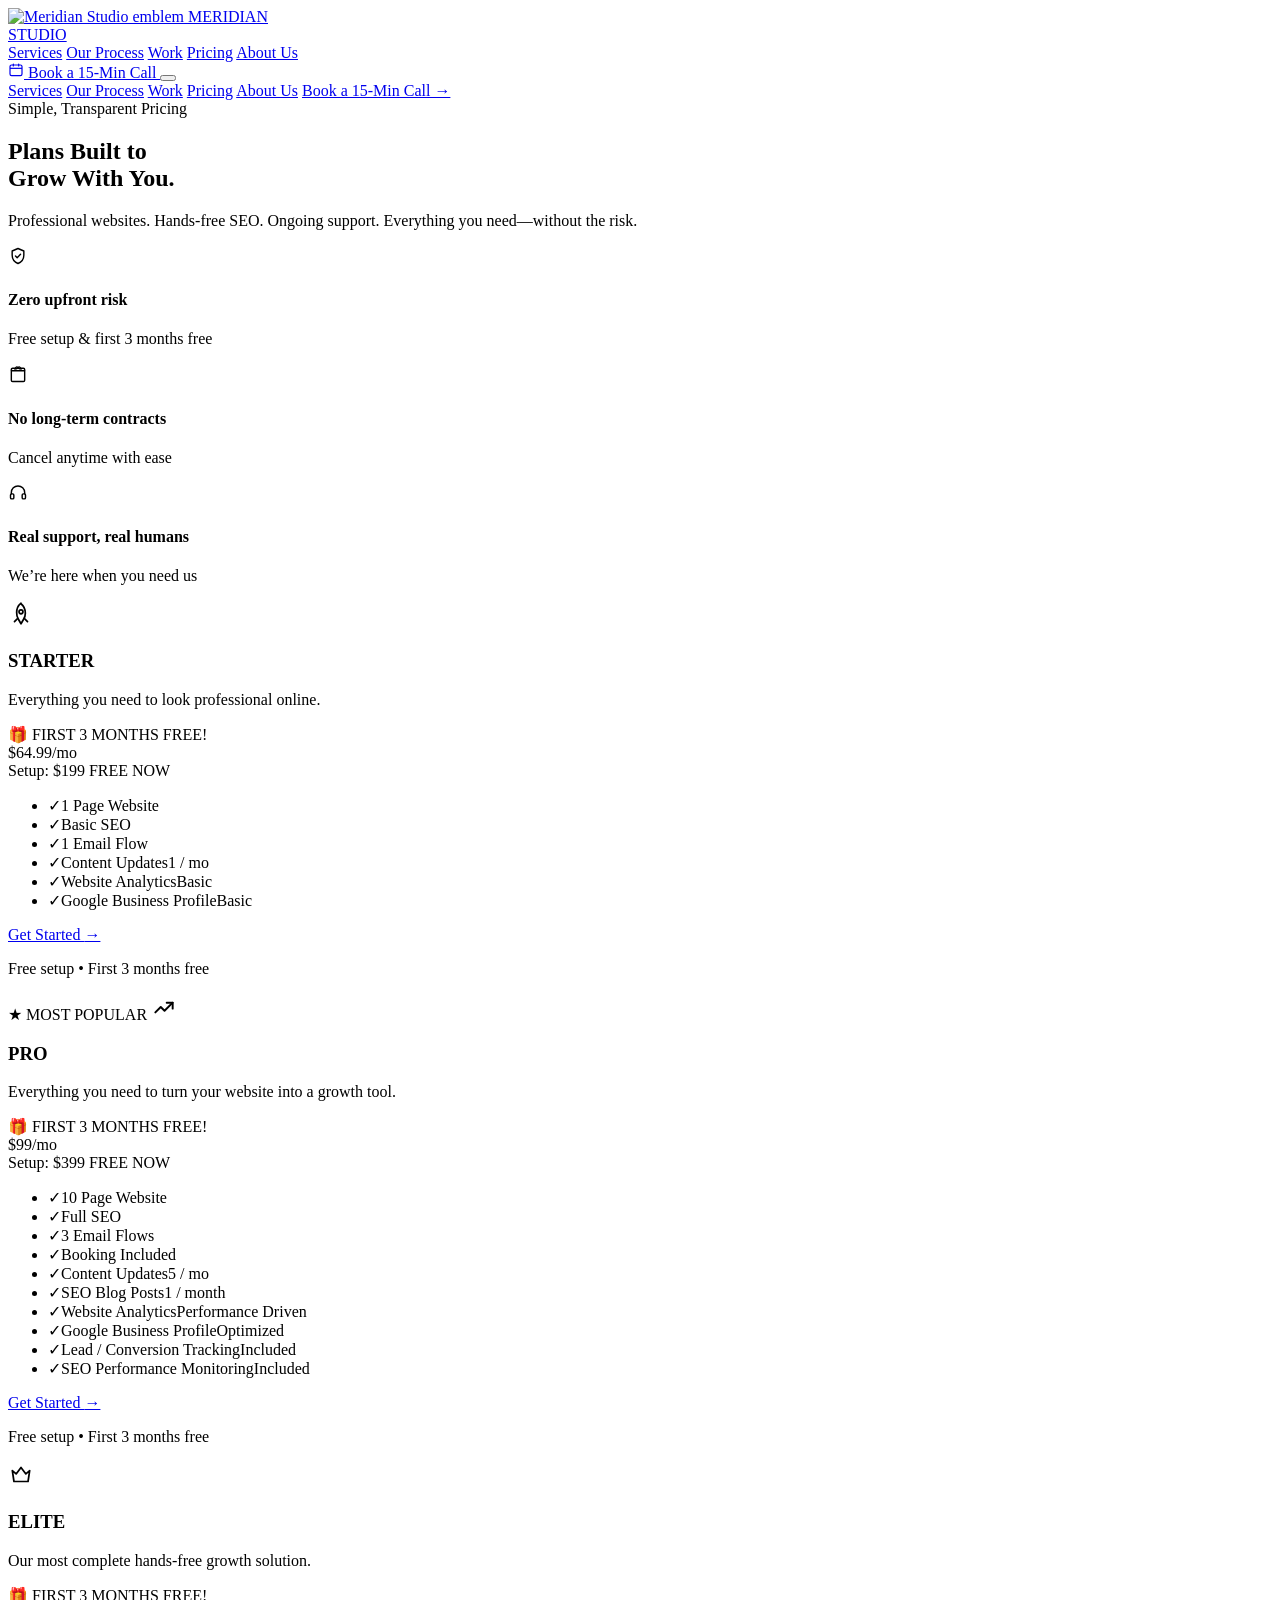
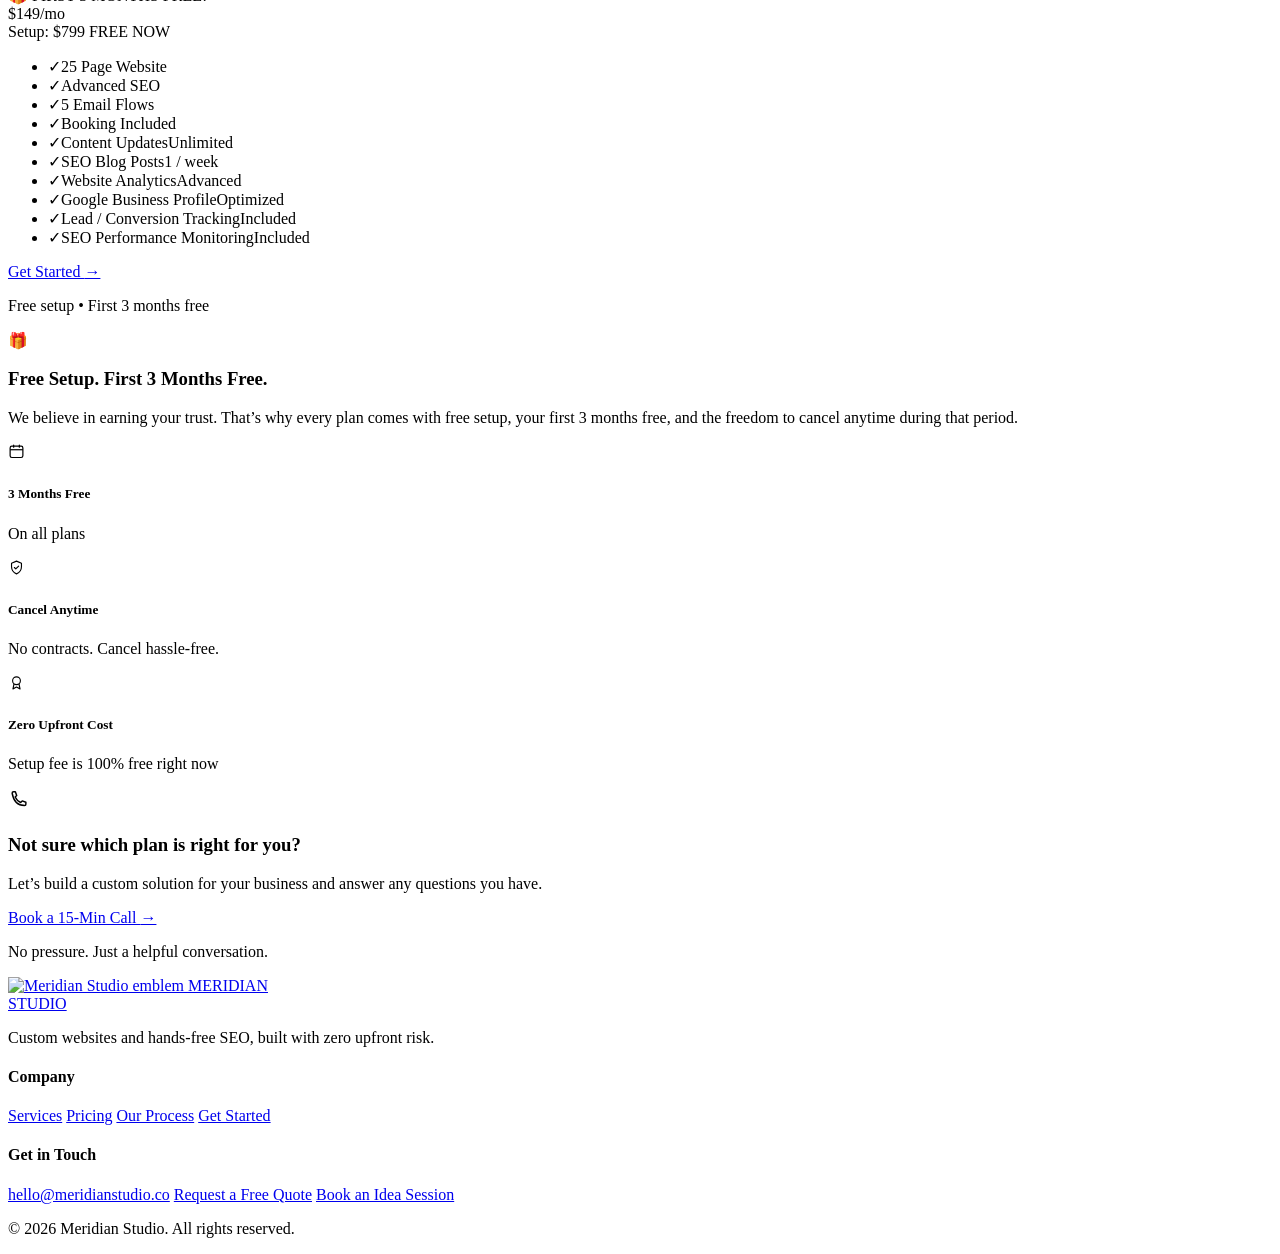
==== pricing.html @ 67cc05ce "Add files via upload" ====
<!DOCTYPE html>
<html lang="en">
<head>
<meta charset="UTF-8">
<meta name="viewport" content="width=device-width, initial-scale=1.0">
<title>Pricing — Meridian Studio</title>
<meta name="description" content="Simple, transparent pricing from Meridian Studio. Professional websites, hands-free SEO and ongoing support — free setup and your first 3 months free.">
<link rel="icon" href="assets/img/logo.png">
<link rel="preconnect" href="https://fonts.googleapis.com">
<link rel="preconnect" href="https://fonts.gstatic.com" crossorigin>
<link href="https://fonts.googleapis.com/css2?family=Fraunces:opsz,wght@9..144,500;9..144,600;9..144,700&family=Inter:wght@400;500;600;700;800&display=swap" rel="stylesheet">
<link rel="stylesheet" href="assets/css/site.css">
<link rel="stylesheet" href="assets/css/pricing.css">
</head>
<body>

<header class="site-header" id="top">
  <div class="container header-inner">
    <a class="logo" href="index.html">
      <img class="logo-mark-img" src="assets/img/logo.png" alt="Meridian Studio emblem">
      <span class="logo-text">MERIDIAN<br><span>STUDIO</span></span>
    </a>
    <nav class="main-nav" aria-label="Primary">
      <a href="index.html#capabilities">Services</a>
      <a href="index.html#process">Our Process</a>
      <a href="index.html#work">Work</a>
      <a href="pricing.html" class="is-active">Pricing</a>
      <a href="index.html#about">About Us</a>
    </nav>
    <a class="btn btn-primary btn-nav" href="index.html#get-started">
      <svg width="16" height="16" viewBox="0 0 24 24" fill="none" aria-hidden="true"><rect x="3" y="4.5" width="18" height="16" rx="2.4" stroke="currentColor" stroke-width="1.8"/><path d="M3 9.5h18" stroke="currentColor" stroke-width="1.8"/><path d="M8 3v3M16 3v3" stroke="currentColor" stroke-width="1.8" stroke-linecap="round"/></svg>
      Book a 15&#8209;Min Call
    </a>
    <button class="nav-toggle" id="navToggle" aria-label="Toggle navigation" aria-expanded="false">
      <span></span><span></span><span></span>
    </button>
  </div>
  <div class="mobile-nav" id="mobileNav">
    <a href="index.html#capabilities">Services</a>
    <a href="index.html#process">Our Process</a>
    <a href="index.html#work">Work</a>
    <a href="pricing.html">Pricing</a>
    <a href="index.html#about">About Us</a>
    <a class="btn btn-primary" href="index.html#get-started">Book a 15&#8209;Min Call &#8594;</a>
  </div>
</header>

<section class="pricing-hero">
  <div class="container">
    <span class="hero-pill">Simple, Transparent Pricing</span>
    <h1>Plans Built to<br><span class="accent">Grow With You.</span></h1>
    <p class="lede">Professional websites. Hands&#8209;free SEO. Ongoing support. Everything you need&mdash;without the risk.</p>

    <div class="pricing-trust">
      <div class="pricing-trust-item">
        <span class="trust-badge-ico" aria-hidden="true">
          <svg width="20" height="20" viewBox="0 0 24 24" fill="none"><path d="M12 3l7 3v5c0 5-3.4 8.4-7 10-3.6-1.6-7-5-7-10V6l7-3z" stroke="currentColor" stroke-width="1.7" stroke-linejoin="round"/><path d="M9 12l2 2 4-4" stroke="currentColor" stroke-width="1.7" stroke-linecap="round" stroke-linejoin="round"/></svg>
        </span>
        <div>
          <h4>Zero upfront risk</h4>
          <p>Free setup &amp; first 3 months free</p>
        </div>
      </div>
      <div class="pricing-trust-item">
        <span class="trust-badge-ico" aria-hidden="true">
          <svg width="20" height="20" viewBox="0 0 24 24" fill="none"><path d="M4 8h16v11.5a1.5 1.5 0 01-1.5 1.5h-13A1.5 1.5 0 014 19.5V8z" stroke="currentColor" stroke-width="1.7" stroke-linejoin="round"/><path d="M4 8V6.5A1.5 1.5 0 015.5 5h13A1.5 1.5 0 0120 6.5V8" stroke="currentColor" stroke-width="1.7"/><path d="M12 5V3M12 5c0-1 1.5-2 2.5-1S16 6 16 6s-2.5 0-3-.5S12 5 12 5zM12 5c0-1-1.5-2-2.5-1S8 6 8 6s2.5 0 3-.5S12 5 12 5z" stroke="currentColor" stroke-width="1.5" stroke-linejoin="round"/></svg>
        </span>
        <div>
          <h4>No long&#8209;term contracts</h4>
          <p>Cancel anytime with ease</p>
        </div>
      </div>
      <div class="pricing-trust-item">
        <span class="trust-badge-ico" aria-hidden="true">
          <svg width="20" height="20" viewBox="0 0 24 24" fill="none"><path d="M4 13.5v-2a8 8 0 0116 0v2" stroke="currentColor" stroke-width="1.7"/><rect x="3" y="13" width="4" height="6" rx="1.4" stroke="currentColor" stroke-width="1.7"/><rect x="17" y="13" width="4" height="6" rx="1.4" stroke="currentColor" stroke-width="1.7"/></svg>
        </span>
        <div>
          <h4>Real support, real humans</h4>
          <p>We&rsquo;re here when you need us</p>
        </div>
      </div>
    </div>
  </div>
</section>

<section class="pricing-cards-wrap">
  <div class="container">
    <div class="pricing-grid">

      <!-- Starter -->
      <div class="price-card">
        <span class="price-ico" aria-hidden="true">
          <svg width="26" height="26" viewBox="0 0 24 24" fill="none"><path d="M12 2.5c2.5 2 4 5.2 4 8.7 0 2-.6 3.9-1.6 5.6L12 21l-2.4-4.2A10.6 10.6 0 018 10.7c0-3.5 1.5-6.7 4-8.7z" stroke="currentColor" stroke-width="1.6" stroke-linejoin="round"/><circle cx="12" cy="10" r="1.8" stroke="currentColor" stroke-width="1.6"/><path d="M8.5 16.5L6 19M15.5 16.5L18 19" stroke="currentColor" stroke-width="1.6" stroke-linecap="round"/></svg>
        </span>
        <h3 class="plan-name">STARTER</h3>
        <p class="plan-desc">Everything you need to look professional online.</p>
        <div class="free-badge"><span aria-hidden="true">&#127873;</span> FIRST 3 MONTHS FREE!</div>
        <div class="price-row">
          <span class="price-figure">$64.99</span><span class="price-period">/mo</span>
        </div>
        <div class="setup-row">Setup: <span class="setup-strike">$199</span> <span class="setup-free">FREE NOW</span></div>
        <ul class="feature-list">
          <li><span class="f-label"><span class="check-ico" aria-hidden="true">&#10003;</span>1 Page Website</span></li>
          <li><span class="f-label"><span class="check-ico" aria-hidden="true">&#10003;</span>Basic SEO</span></li>
          <li><span class="f-label"><span class="check-ico" aria-hidden="true">&#10003;</span>1 Email Flow</span></li>
          <li><span class="f-label"><span class="check-ico" aria-hidden="true">&#10003;</span>Content Updates</span><span class="f-value">1 / mo</span></li>
          <li><span class="f-label"><span class="check-ico" aria-hidden="true">&#10003;</span>Website Analytics</span><span class="f-value">Basic</span></li>
          <li><span class="f-label"><span class="check-ico" aria-hidden="true">&#10003;</span>Google Business Profile</span><span class="f-value">Basic</span></li>
        </ul>
        <a href="index.html#get-started" class="btn btn-outline">Get Started <span aria-hidden="true">&#8594;</span></a>
        <p class="card-caption">Free setup &bull; First 3 months free</p>
      </div>

      <!-- Pro (featured) -->
      <div class="price-card is-featured">
        <span class="featured-badge"><span aria-hidden="true">&#9733;</span> MOST POPULAR</span>
        <span class="price-ico" aria-hidden="true">
          <svg width="26" height="26" viewBox="0 0 24 24" fill="none"><path d="M4 17l5-5 3.5 3.5L20 8" stroke="currentColor" stroke-width="1.8" stroke-linecap="round" stroke-linejoin="round"/><path d="M14.5 8H20v5.5" stroke="currentColor" stroke-width="1.8" stroke-linecap="round" stroke-linejoin="round"/></svg>
        </span>
        <h3 class="plan-name">PRO</h3>
        <p class="plan-desc">Everything you need to turn your website into a growth tool.</p>
        <div class="free-badge"><span aria-hidden="true">&#127873;</span> FIRST 3 MONTHS FREE!</div>
        <div class="price-row">
          <span class="price-figure">$99</span><span class="price-period">/mo</span>
        </div>
        <div class="setup-row">Setup: <span class="setup-strike">$399</span> <span class="setup-free">FREE NOW</span></div>
        <ul class="feature-list">
          <li><span class="f-label"><span class="check-ico" aria-hidden="true">&#10003;</span>10 Page Website</span></li>
          <li><span class="f-label"><span class="check-ico" aria-hidden="true">&#10003;</span>Full SEO</span></li>
          <li><span class="f-label"><span class="check-ico" aria-hidden="true">&#10003;</span>3 Email Flows</span></li>
          <li><span class="f-label"><span class="check-ico" aria-hidden="true">&#10003;</span>Booking Included</span></li>
          <li><span class="f-label"><span class="check-ico" aria-hidden="true">&#10003;</span>Content Updates</span><span class="f-value">5 / mo</span></li>
          <li><span class="f-label"><span class="check-ico" aria-hidden="true">&#10003;</span>SEO Blog Posts</span><span class="f-value">1 / month</span></li>
          <li><span class="f-label"><span class="check-ico" aria-hidden="true">&#10003;</span>Website Analytics</span><span class="f-value">Performance Driven</span></li>
          <li><span class="f-label"><span class="check-ico" aria-hidden="true">&#10003;</span>Google Business Profile</span><span class="f-value">Optimized</span></li>
          <li><span class="f-label"><span class="check-ico" aria-hidden="true">&#10003;</span>Lead / Conversion Tracking</span><span class="f-value">Included</span></li>
          <li><span class="f-label"><span class="check-ico" aria-hidden="true">&#10003;</span>SEO Performance Monitoring</span><span class="f-value">Included</span></li>
        </ul>
        <a href="index.html#get-started" class="btn btn-primary">Get Started <span aria-hidden="true">&#8594;</span></a>
        <p class="card-caption">Free setup &bull; First 3 months free</p>
      </div>

      <!-- Elite -->
      <div class="price-card">
        <span class="price-ico" aria-hidden="true">
          <svg width="26" height="26" viewBox="0 0 24 24" fill="none"><path d="M4 8l3.5 3L12 5l4.5 6L20 8l-1.5 10h-13L4 8z" stroke="currentColor" stroke-width="1.6" stroke-linejoin="round"/></svg>
        </span>
        <h3 class="plan-name">ELITE</h3>
        <p class="plan-desc">Our most complete hands&#8209;free growth solution.</p>
        <div class="free-badge"><span aria-hidden="true">&#127873;</span> FIRST 3 MONTHS FREE!</div>
        <div class="price-row">
          <span class="price-figure">$149</span><span class="price-period">/mo</span>
        </div>
        <div class="setup-row">Setup: <span class="setup-strike">$799</span> <span class="setup-free">FREE NOW</span></div>
        <ul class="feature-list">
          <li><span class="f-label"><span class="check-ico" aria-hidden="true">&#10003;</span>25 Page Website</span></li>
          <li><span class="f-label"><span class="check-ico" aria-hidden="true">&#10003;</span>Advanced SEO</span></li>
          <li><span class="f-label"><span class="check-ico" aria-hidden="true">&#10003;</span>5 Email Flows</span></li>
          <li><span class="f-label"><span class="check-ico" aria-hidden="true">&#10003;</span>Booking Included</span></li>
          <li><span class="f-label"><span class="check-ico" aria-hidden="true">&#10003;</span>Content Updates</span><span class="f-value">Unlimited</span></li>
          <li><span class="f-label"><span class="check-ico" aria-hidden="true">&#10003;</span>SEO Blog Posts</span><span class="f-value">1 / week</span></li>
          <li><span class="f-label"><span class="check-ico" aria-hidden="true">&#10003;</span>Website Analytics</span><span class="f-value">Advanced</span></li>
          <li><span class="f-label"><span class="check-ico" aria-hidden="true">&#10003;</span>Google Business Profile</span><span class="f-value">Optimized</span></li>
          <li><span class="f-label"><span class="check-ico" aria-hidden="true">&#10003;</span>Lead / Conversion Tracking</span><span class="f-value">Included</span></li>
          <li><span class="f-label"><span class="check-ico" aria-hidden="true">&#10003;</span>SEO Performance Monitoring</span><span class="f-value">Included</span></li>
        </ul>
        <a href="index.html#get-started" class="btn btn-outline">Get Started <span aria-hidden="true">&#8594;</span></a>
        <p class="card-caption">Free setup &bull; First 3 months free</p>
      </div>

    </div>
  </div>
</section>

<section class="guarantee-strip">
  <div class="container guarantee-inner">
    <div class="guarantee-main">
      <span class="guarantee-ico" aria-hidden="true">&#127873;</span>
      <div>
        <h3>Free Setup. First 3 Months Free.</h3>
        <p>We believe in earning your trust. That&rsquo;s why every plan comes with free setup, your first 3 months free, and the freedom to cancel anytime during that period.</p>
      </div>
    </div>
    <div class="guarantee-points">
      <div class="guarantee-point">
        <span class="guarantee-point-ico" aria-hidden="true">
          <svg width="17" height="17" viewBox="0 0 24 24" fill="none"><rect x="3" y="4.5" width="18" height="16" rx="2.4" stroke="currentColor" stroke-width="1.7"/><path d="M3 9.5h18" stroke="currentColor" stroke-width="1.7"/><path d="M8 3v3M16 3v3" stroke="currentColor" stroke-width="1.7" stroke-linecap="round"/></svg>
        </span>
        <div><h5>3 Months Free</h5><p>On all plans</p></div>
      </div>
      <div class="guarantee-point">
        <span class="guarantee-point-ico" aria-hidden="true">
          <svg width="17" height="17" viewBox="0 0 24 24" fill="none"><path d="M12 3l7 3v5c0 5-3.4 8.4-7 10-3.6-1.6-7-5-7-10V6l7-3z" stroke="currentColor" stroke-width="1.6" stroke-linejoin="round"/><path d="M9 12l2 2 4-4" stroke="currentColor" stroke-width="1.6" stroke-linecap="round" stroke-linejoin="round"/></svg>
        </span>
        <div><h5>Cancel Anytime</h5><p>No contracts. Cancel hassle&#8209;free.</p></div>
      </div>
      <div class="guarantee-point">
        <span class="guarantee-point-ico" aria-hidden="true">
          <svg width="17" height="17" viewBox="0 0 24 24" fill="none"><circle cx="12" cy="9.5" r="5.5" stroke="currentColor" stroke-width="1.6"/><path d="M8.5 14L7 21l5-2.5L17 21l-1.5-7" stroke="currentColor" stroke-width="1.6" stroke-linejoin="round"/></svg>
        </span>
        <div><h5>Zero Upfront Cost</h5><p>Setup fee is 100% free right now</p></div>
      </div>
    </div>
  </div>
</section>

<section class="bottom-cta">
  <div class="container bottom-cta-inner">
    <div class="bottom-cta-copy">
      <span class="bottom-cta-ico" aria-hidden="true">
        <svg width="22" height="22" viewBox="0 0 24 24" fill="none"><path d="M4.5 4.5c0-1 .8-1.5 1.5-1.5h2l1.5 4-1.7 1.7a12 12 0 006 6l1.7-1.7 4 1.5v2c0 .7-.5 1.5-1.5 1.5C10.5 18 6 13.5 4.5 4.5z" stroke="currentColor" stroke-width="1.6" stroke-linejoin="round"/></svg>
      </span>
      <div>
        <h3>Not sure which plan is right for you?</h3>
        <p>Let&rsquo;s build a custom solution for your business and answer any questions you have.</p>
      </div>
    </div>
    <div class="bottom-cta-side">
      <a href="index.html#get-started" class="btn btn-white">Book a 15&#8209;Min Call <span aria-hidden="true">&#8594;</span></a>
      <p>No pressure. Just a helpful conversation.</p>
    </div>
  </div>
</section>

<footer class="site-footer">
  <div class="container footer-inner">
    <div class="footer-brand">
      <a class="logo logo-footer" href="index.html">
        <img class="logo-mark-img" src="assets/img/logo.png" alt="Meridian Studio emblem">
        <span class="logo-text">MERIDIAN<br><span>STUDIO</span></span>
      </a>
      <p>Custom websites and hands&#8209;free SEO, built with zero upfront risk.</p>
    </div>
    <div class="footer-col">
      <h4>Company</h4>
      <a href="index.html#capabilities">Services</a>
      <a href="pricing.html">Pricing</a>
      <a href="index.html#process">Our Process</a>
      <a href="index.html#get-started">Get Started</a>
    </div>
    <div class="footer-col">
      <h4>Get in Touch</h4>
      <a href="mailto:hello@meridianstudio.co">hello@meridianstudio.co</a>
      <a href="index.html#get-started">Request a Free Quote</a>
      <a href="index.html#get-started">Book an Idea Session</a>
    </div>
  </div>
  <div class="container footer-bottom">
    <p>&copy; 2026 Meridian Studio. All rights reserved.</p>
  </div>
</footer>


<script src="assets/js/site.js"></script>
</body>
</html>
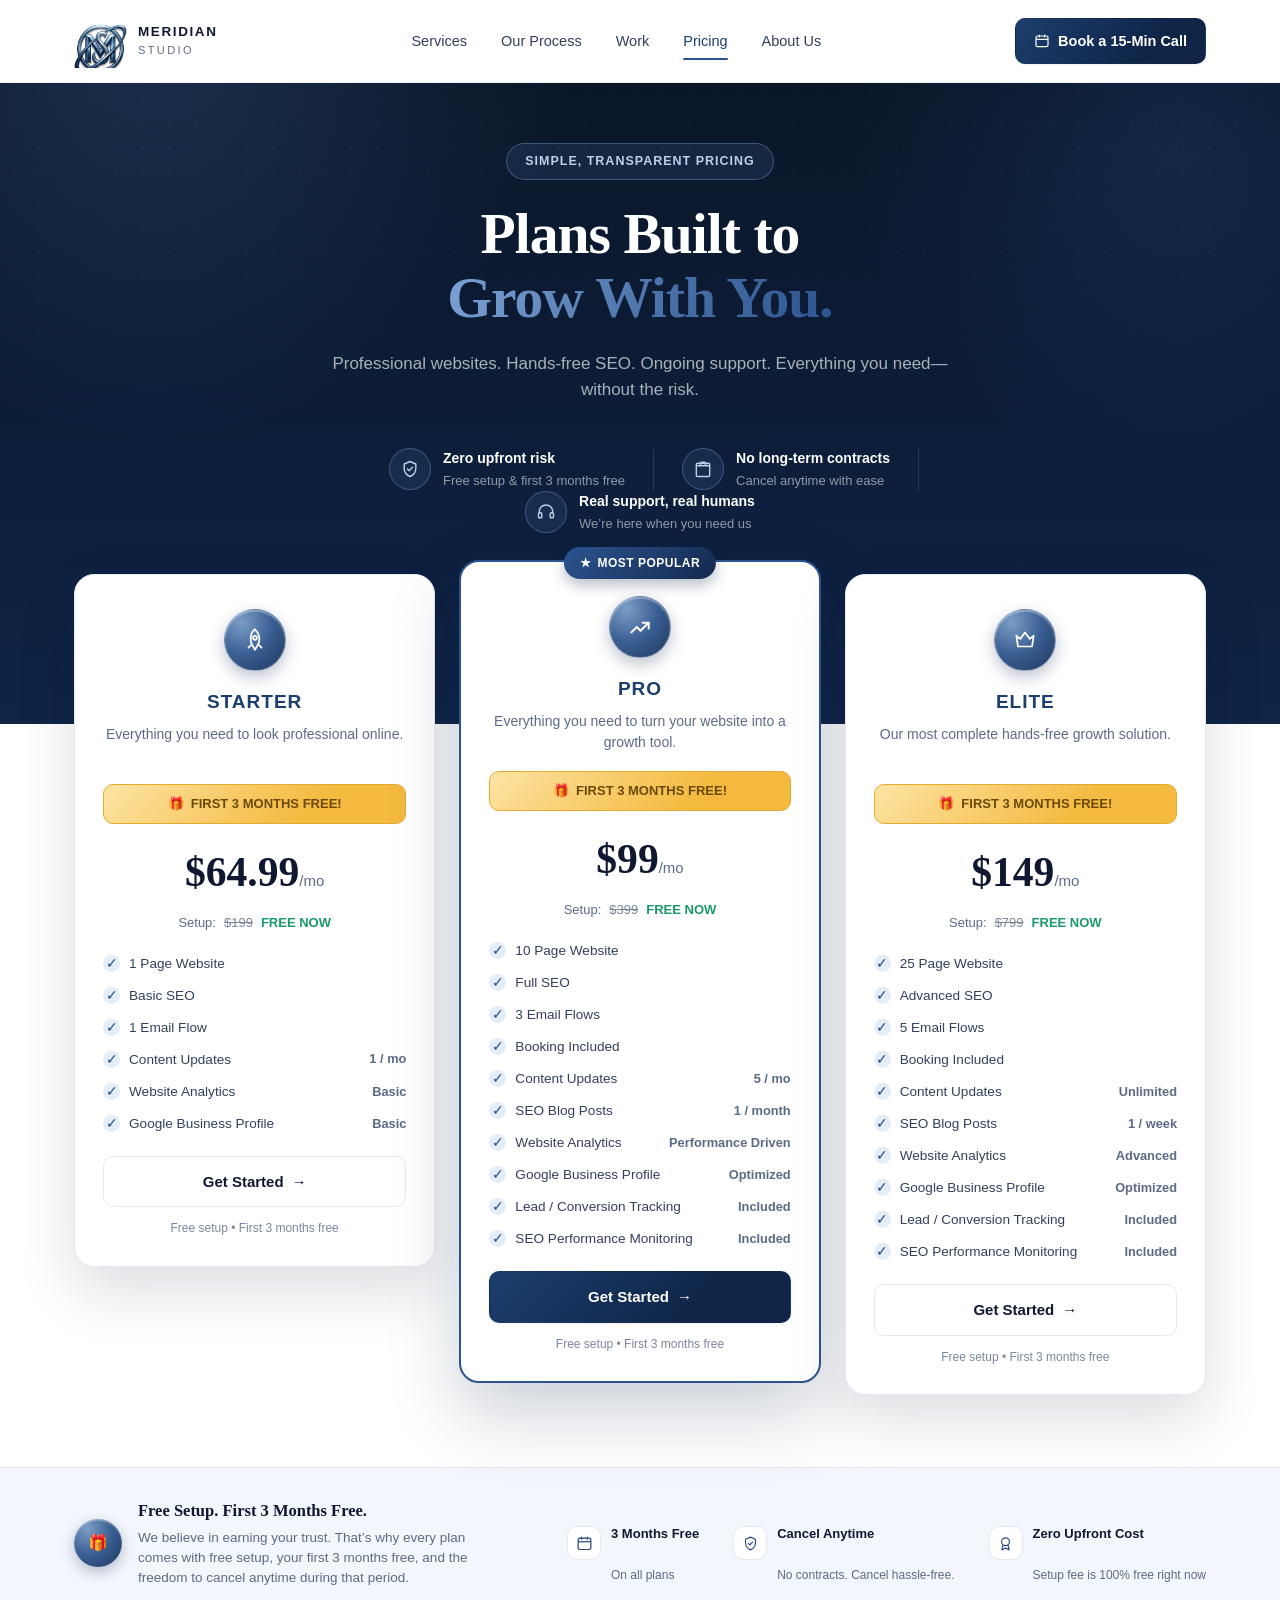
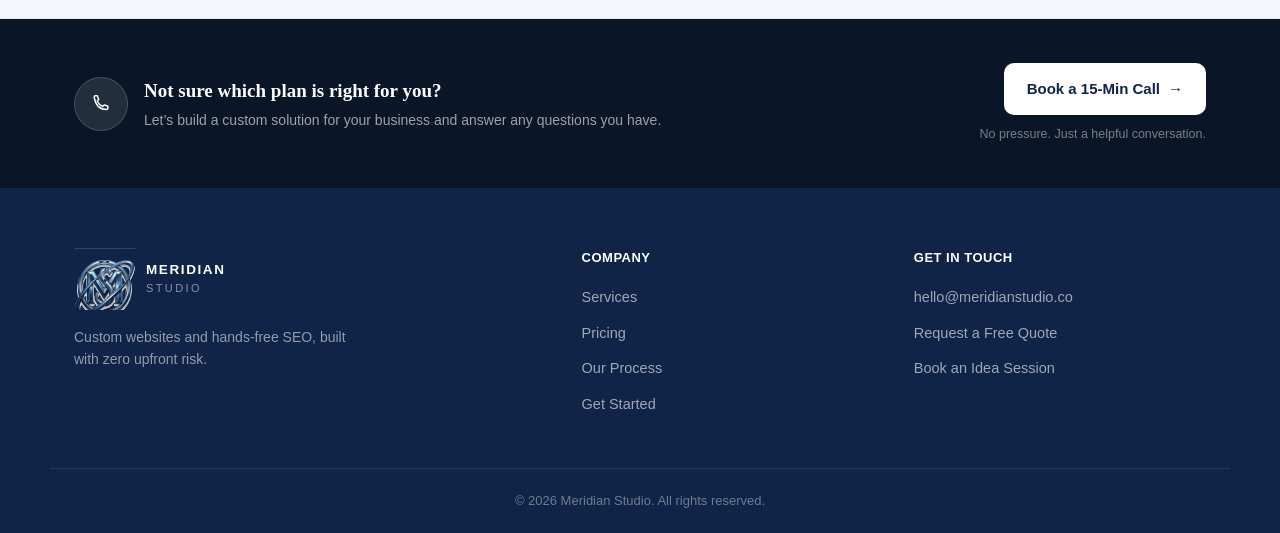
==== commit 5cecaa95: "Add files via upload" ====
--- a/pricing.html
+++ b/pricing.html
@@ -5,19 +5,19 @@
 <meta name="viewport" content="width=device-width, initial-scale=1.0">
 <title>Pricing — Meridian Studio</title>
 <meta name="description" content="Simple, transparent pricing from Meridian Studio. Professional websites, hands-free SEO and ongoing support — free setup and your first 3 months free.">
-<link rel="icon" href="assets/img/logo.png">
+<link rel="icon" href="logo.png">
 <link rel="preconnect" href="https://fonts.googleapis.com">
 <link rel="preconnect" href="https://fonts.gstatic.com" crossorigin>
 <link href="https://fonts.googleapis.com/css2?family=Fraunces:opsz,wght@9..144,500;9..144,600;9..144,700&family=Inter:wght@400;500;600;700;800&display=swap" rel="stylesheet">
-<link rel="stylesheet" href="assets/css/site.css">
-<link rel="stylesheet" href="assets/css/pricing.css">
+<link rel="stylesheet" href="site.css">
+<link rel="stylesheet" href="pricing.css">
 </head>
 <body>
 
 <header class="site-header" id="top">
   <div class="container header-inner">
     <a class="logo" href="index.html">
-      <img class="logo-mark-img" src="assets/img/logo.png" alt="Meridian Studio emblem">
+      <img class="logo-mark-img" src="logo.png" alt="Meridian Studio emblem">
       <span class="logo-text">MERIDIAN<br><span>STUDIO</span></span>
     </a>
     <nav class="main-nav" aria-label="Primary">
@@ -226,7 +226,7 @@
   <div class="container footer-inner">
     <div class="footer-brand">
       <a class="logo logo-footer" href="index.html">
-        <img class="logo-mark-img" src="assets/img/logo.png" alt="Meridian Studio emblem">
+        <img class="logo-mark-img" src="logo.png" alt="Meridian Studio emblem">
         <span class="logo-text">MERIDIAN<br><span>STUDIO</span></span>
       </a>
       <p>Custom websites and hands&#8209;free SEO, built with zero upfront risk.</p>
@@ -251,6 +251,6 @@
 </footer>
 
 
-<script src="assets/js/site.js"></script>
+<script src="site.js"></script>
 </body>
 </html>
--- a/site.css
+++ b/site.css
@@ -0,0 +1,127 @@
+/* ============================================
+   Meridian Studio — Shared site styles
+   Design tokens, base reset, buttons,
+   header and footer. Loaded on every page.
+   ============================================ */
+:root{
+  --navy-950: #0a1628;
+  --navy-900: #0f2447;
+  --blue-800: #1c3f6e;
+  --blue-700: #24487a;
+  --blue-600: #2c5490;
+  --blue-500: #4a72a8;
+  --steel-300: #a7bfdb;
+  --steel-200: #c9d4e3;
+  --blue-100: #e4ecf7;
+  --blue-50:  #f3f6fc;
+  --ink-900: #0f1830;
+  --ink-700: #33405c;
+  --ink-500: #5c6b85;
+  --ink-400: #7b879d;
+  --line: #e3e8f2;
+  --line-soft: #edf1f8;
+  --white: #ffffff;
+  --success: #1d9a6c;
+  --gold: #f4b93e;
+  --gold-dark: #c9860a;
+  --metal-grad: radial-gradient(120% 130% at 28% 20%, #7c9dc7 0%, #3a5f92 42%, #14294e 100%);
+  --metal-grad-soft: linear-gradient(155deg, #e9eff8 0%, #cfdaea 100%);
+  --font-display: "Fraunces", Georgia, serif;
+  --font-body: "Inter", -apple-system, BlinkMacSystemFont, "Segoe UI", sans-serif;
+  --shadow-sm: 0 1px 2px rgba(15, 24, 48, 0.06);
+  --shadow-md: 0 8px 24px rgba(15, 24, 48, 0.08);
+  --shadow-lg: 0 24px 60px rgba(10, 23, 48, 0.14);
+  --container: 1180px;
+}
+*, *::before, *::after{ box-sizing: border-box; }
+html{ scroll-behavior: smooth; }
+body{
+  margin: 0;
+  font-family: var(--font-body);
+  color: var(--ink-900);
+  background: var(--white);
+  -webkit-font-smoothing: antialiased;
+  font-size: 16px;
+  line-height: 1.55;
+}
+img{ max-width: 100%; display: block; }
+a{ color: inherit; text-decoration: none; }
+ul{ list-style: none; margin: 0; padding: 0; }
+h1, h2, h3, h4{ margin: 0; font-family: var(--font-display); color: var(--ink-900); font-weight: 600; }
+p{ margin: 0; }
+button{ font-family: inherit; cursor: pointer; }
+.container{ max-width: var(--container); margin: 0 auto; padding: 0 24px; }
+
+/* Buttons */
+.btn{
+  display: inline-flex; align-items: center; justify-content: center; gap: 8px;
+  padding: 13px 22px; border-radius: 10px; font-weight: 600; font-size: 15px;
+  border: 1.5px solid transparent;
+  transition: transform .18s ease, box-shadow .18s ease, background-color .18s ease, border-color .18s ease, color .18s ease;
+  white-space: nowrap;
+}
+.btn span{ transition: transform .18s ease; }
+.btn:hover span{ transform: translateX(3px); }
+.btn-primary{ background: linear-gradient(135deg, #1c3f6e, var(--navy-900) 70%); color: var(--white); box-shadow: var(--shadow-sm); }
+.btn-primary:hover{ background: linear-gradient(135deg, #234a80, #0f2447 70%); box-shadow: var(--shadow-md); }
+.btn-outline{ background: var(--white); color: var(--ink-900); border-color: var(--line); }
+.btn-outline:hover{ border-color: var(--navy-900); background: var(--blue-50); }
+.btn-outline-light{ background: transparent; color: var(--white); border-color: rgba(255,255,255,0.35); }
+.btn-outline-light:hover{ background: rgba(255,255,255,0.08); border-color: rgba(255,255,255,0.6); }
+.btn-white{ background: var(--white); color: var(--navy-900); }
+.btn-white:hover{ background: var(--blue-100); }
+.btn-block{ width: 100%; }
+.btn-nav{ padding: 11px 18px; font-size: 14.5px; }
+
+/* Header (shared) */
+.site-header{
+  position: sticky; top: 0; z-index: 100;
+  background: rgba(255,255,255,0.92);
+  backdrop-filter: saturate(180%) blur(10px);
+  border-bottom: 1px solid var(--line-soft);
+}
+.header-inner{ display: flex; align-items: center; justify-content: space-between; gap: 24px; padding-top: 14px; padding-bottom: 14px; }
+.logo{ display: flex; align-items: center; gap: 10px; }
+.logo-mark-img{ width: 54px; height: 54px; object-fit: contain; flex-shrink: 0; }
+.logo-text{ font-family: var(--font-body); font-weight: 700; font-size: 13.5px; letter-spacing: 1.6px; line-height: 1.35; color: var(--ink-900); }
+.logo-text span{ font-weight: 500; color: var(--ink-500); letter-spacing: 2.4px; font-size: 11px; }
+.main-nav{ display: flex; align-items: center; gap: 34px; flex: 1; justify-content: center; }
+.main-nav a{ font-size: 14.5px; font-weight: 500; color: var(--ink-700); transition: color .15s ease; position: relative; }
+.main-nav a:hover{ color: var(--navy-900); }
+.main-nav a.is-active{ color: var(--blue-800); }
+.main-nav a.is-active::after{ content:''; position:absolute; left:0; right:0; bottom:-8px; height:2px; background:var(--blue-600); border-radius:2px; }
+.nav-toggle{ display: none; flex-direction: column; gap: 5px; background: none; border: none; padding: 6px; }
+.nav-toggle span{ width: 22px; height: 2px; background: var(--ink-900); border-radius: 2px; }
+.mobile-nav{ display: none; flex-direction: column; gap: 4px; padding: 8px 24px 20px; border-top: 1px solid var(--line-soft); }
+.mobile-nav a{ padding: 12px 4px; font-weight: 500; color: var(--ink-700); border-bottom: 1px solid var(--line-soft); }
+.mobile-nav .btn{ margin-top: 12px; }
+.mobile-nav.is-open{ display: flex; }
+
+
+/* Footer (shared) */
+.site-footer{ background: var(--navy-900); padding: 60px 0 0; }
+.footer-inner{ display: grid; grid-template-columns: 1.6fr 1fr 1fr; gap: 40px; padding-bottom: 40px; border-bottom: 1px solid rgba(255,255,255,0.1); }
+.logo-footer .logo-text{ color: var(--white); }
+.logo-footer .logo-text span{ color: rgba(255,255,255,0.5); }
+.logo-footer .logo-mark-img{ width: 62px; height: 62px; }
+.footer-brand p{ margin-top: 16px; color: rgba(255,255,255,0.55); font-size: 14px; max-width: 300px; line-height: 1.6; }
+.footer-col h4{ color: var(--white); font-size: 13px; font-weight: 700; letter-spacing: .5px; text-transform: uppercase; margin-bottom: 18px; font-family: var(--font-body); }
+.footer-col{ display: flex; flex-direction: column; }
+.footer-col a{ color: rgba(255,255,255,0.6); font-size: 14.5px; margin-bottom: 13px; }
+.footer-col a:hover{ color: var(--white); }
+.footer-bottom{ padding: 22px 24px; text-align: center; }
+.footer-bottom p{ color: rgba(255,255,255,0.4); font-size: 13px; }
+
+
+/* Responsive (shared) */
+@media (max-width: 1024px){
+  .footer-inner{ grid-template-columns: 1fr 1fr; }
+  .footer-brand{ grid-column: 1 / -1; }
+}
+@media (max-width: 880px){
+  .main-nav, .btn-nav{ display: none; }
+  .nav-toggle{ display: flex; }
+}
+@media (max-width: 640px){
+  .footer-inner{ grid-template-columns: 1fr; }
+}
--- a/pricing.css
+++ b/pricing.css
@@ -0,0 +1,177 @@
+/* ============================================
+   Meridian Studio — Pricing page
+   ============================================ */
+/* Pricing hero */
+.pricing-hero{
+  background:
+    radial-gradient(700px circle at 12% -10%, rgba(74,114,168,0.28), transparent 60%),
+    radial-gradient(600px circle at 92% 10%, rgba(44,84,144,0.25), transparent 55%),
+    linear-gradient(180deg, var(--navy-950) 0%, var(--navy-900) 100%);
+  padding: 60px 0 190px;
+  text-align: center;
+  position: relative;
+  overflow: hidden;
+}
+.pricing-hero::before{
+  content:'';
+  position:absolute; inset:0;
+  background-image: radial-gradient(circle, rgba(255,255,255,0.05) 1px, transparent 1px);
+  background-size: 26px 26px;
+  mask-image: linear-gradient(180deg, rgba(0,0,0,0.7), transparent 70%);
+  pointer-events:none;
+}
+.hero-pill{
+  display: inline-flex; align-items: center; gap: 8px;
+  padding: 8px 18px; border-radius: 999px;
+  background: rgba(74,114,168,0.18); border: 1px solid rgba(122,158,204,0.4);
+  color: #bcd0ea; font-weight: 700; font-size: 12.5px; letter-spacing: 1px; text-transform: uppercase;
+  position: relative; z-index: 1;
+}
+.pricing-hero h1{
+  color: var(--white);
+  font-size: clamp(2.5rem, 5vw, 3.6rem);
+  line-height: 1.1; letter-spacing: -1px; margin-top: 22px;
+  position: relative; z-index: 1;
+}
+.pricing-hero h1 .accent{
+  background: linear-gradient(115deg, #7ea3d6 0%, #4a72a8 55%, #2c5490 100%);
+  -webkit-background-clip: text; background-clip: text; -webkit-text-fill-color: transparent;
+}
+.pricing-hero .lede{
+  color: rgba(255,255,255,0.65); font-size: 17px; max-width: 620px; margin: 22px auto 0;
+  position: relative; z-index: 1;
+}
+.pricing-trust{
+  display: flex; justify-content: center; align-items: stretch; gap: 0;
+  margin: 44px auto 0; max-width: 780px;
+  position: relative; z-index: 1;
+  flex-wrap: wrap;
+}
+.pricing-trust-item{
+  display: flex; align-items: flex-start; gap: 12px;
+  padding: 0 28px; text-align: left;
+  border-right: 1px solid rgba(255,255,255,0.12);
+}
+.pricing-trust-item:last-child{ border-right: none; }
+.trust-badge-ico{
+  width: 42px; height: 42px; border-radius: 50%; flex-shrink: 0;
+  background: rgba(74,114,168,0.18); border: 1px solid rgba(122,158,204,0.4);
+  display: flex; align-items: center; justify-content: center; color: #bcd0ea;
+}
+.pricing-trust-item h4{ color: var(--white); font-size: 14px; font-weight: 700; font-family: var(--font-body); margin-bottom: 3px; }
+.pricing-trust-item p{ color: rgba(255,255,255,0.55); font-size: 13px; line-height: 1.4; }
+
+/* Pricing cards */
+.pricing-cards-wrap{ margin-top: -150px; padding-bottom: 70px; position: relative; z-index: 2; }
+.pricing-grid{
+  display: grid; grid-template-columns: repeat(3, 1fr); gap: 24px; align-items: start;
+}
+.price-card{
+  background: var(--white); border-radius: 20px; border: 1px solid var(--line);
+  padding: 34px 28px 28px; box-shadow: var(--shadow-lg);
+  display: flex; flex-direction: column;
+  position: relative;
+}
+.price-card.is-featured{
+  border: 2px solid var(--blue-600);
+  transform: translateY(-14px);
+  box-shadow: 0 30px 70px rgba(20,41,78,0.22);
+}
+.featured-badge{
+  position: absolute; top: -15px; left: 50%; transform: translateX(-50%);
+  background: linear-gradient(135deg, #2c5490, #14294e);
+  color: var(--white); font-size: 12px; font-weight: 700; letter-spacing: .5px;
+  padding: 7px 16px; border-radius: 999px; display: flex; align-items: center; gap: 6px;
+  box-shadow: 0 6px 14px rgba(20,41,78,0.3);
+}
+.price-ico{
+  width: 62px; height: 62px; border-radius: 50%; margin: 0 auto 16px;
+  background: var(--metal-grad); display: flex; align-items: center; justify-content: center; color: var(--white);
+  box-shadow: 0 6px 16px rgba(15,36,74,0.28), inset 0 1.5px 1.5px rgba(255,255,255,0.4);
+  border: 1px solid rgba(255,255,255,0.28);
+}
+.price-card h3.plan-name{ text-align: center; font-family: var(--font-body); font-weight: 800; letter-spacing: 1px; color: var(--blue-800); font-size: 19px; }
+.plan-desc{ text-align: center; color: var(--ink-500); font-size: 14px; margin-top: 8px; line-height: 1.5; min-height: 42px; }
+.free-badge{
+  display: flex; align-items: center; justify-content: center; gap: 7px;
+  background: linear-gradient(135deg, #fde4a4, var(--gold) 70%);
+  color: #6b4a06; font-weight: 700; font-size: 13px;
+  border-radius: 10px; padding: 9px 10px; margin: 18px 0 16px;
+  border: 1px solid #e3ab2f;
+}
+.price-row{ text-align: center; }
+.price-figure{ font-family: var(--font-display); font-size: 2.6rem; font-weight: 700; color: var(--ink-900); }
+.price-period{ font-size: 15px; color: var(--ink-500); font-weight: 500; }
+.setup-row{
+  text-align: center; font-size: 13px; color: var(--ink-500); margin-top: 8px; margin-bottom: 20px;
+  display: flex; justify-content: center; gap: 8px; align-items: center;
+}
+.setup-strike{ text-decoration: line-through; color: var(--ink-400); }
+.setup-free{ color: var(--success); font-weight: 700; }
+.feature-list{ display: flex; flex-direction: column; gap: 11px; flex: 1; margin-bottom: 22px; }
+.feature-list li{
+  display: flex; align-items: center; justify-content: space-between; gap: 10px;
+  font-size: 13.6px; color: var(--ink-700);
+}
+.feature-list li .f-label{ display: flex; align-items: center; gap: 9px; }
+.feature-list li .f-value{ color: var(--ink-500); font-weight: 600; font-size: 12.8px; white-space: nowrap; }
+.check-ico{
+  width: 17px; height: 17px; border-radius: 50%; flex-shrink: 0;
+  background: var(--blue-100); color: var(--blue-700);
+  display: flex; align-items: center; justify-content: center;
+}
+.price-card .btn{ width: 100%; }
+.card-caption{ text-align: center; font-size: 12px; color: var(--ink-400); margin-top: 12px; }
+
+/* Guarantee strip */
+.guarantee-strip{ background: var(--blue-50); border-top: 1px solid var(--line); border-bottom: 1px solid var(--line); padding: 30px 0; }
+.guarantee-inner{ display: flex; align-items: center; gap: 30px; flex-wrap: wrap; }
+.guarantee-main{ display: flex; align-items: center; gap: 16px; flex: 1 1 260px; }
+.guarantee-ico{
+  width: 48px; height: 48px; border-radius: 50%; flex-shrink: 0;
+  background: var(--metal-grad); display: flex; align-items: center; justify-content: center; color: var(--white);
+  box-shadow: 0 5px 14px rgba(15,36,74,0.28), inset 0 1.5px 1.5px rgba(255,255,255,0.4);
+}
+.guarantee-main h3{ font-size: 16.5px; margin-bottom: 4px; }
+.guarantee-main p{ color: var(--ink-500); font-size: 13.5px; max-width: 360px; line-height: 1.5; }
+.guarantee-points{ display: flex; gap: 34px; flex-wrap: wrap; }
+.guarantee-point{ display: flex; align-items: center; gap: 10px; }
+.guarantee-point-ico{
+  width: 34px; height: 34px; border-radius: 10px; flex-shrink: 0;
+  background: var(--white); border: 1px solid var(--line); color: var(--blue-700);
+  display: flex; align-items: center; justify-content: center;
+}
+.guarantee-point h5{ font-family: var(--font-body); font-weight: 700; font-size: 13px; color: var(--ink-900); }
+.guarantee-point p{ font-size: 12px; color: var(--ink-500); }
+
+/* Bottom CTA */
+.bottom-cta{ background: var(--navy-950); padding: 44px 0; }
+.bottom-cta-inner{ display: flex; align-items: center; justify-content: space-between; gap: 24px; flex-wrap: wrap; }
+.bottom-cta-copy{ display: flex; align-items: center; gap: 16px; }
+.bottom-cta-ico{
+  width: 54px; height: 54px; border-radius: 50%; flex-shrink: 0;
+  background: rgba(255,255,255,0.1); border: 1px solid rgba(255,255,255,0.16);
+  display: flex; align-items: center; justify-content: center; color: var(--white);
+}
+.bottom-cta-copy h3{ color: var(--white); font-size: 19px; margin-bottom: 4px; }
+.bottom-cta-copy p{ color: rgba(255,255,255,0.6); font-size: 14px; }
+.bottom-cta-side{ text-align: right; }
+.bottom-cta-side p{ color: rgba(255,255,255,0.45); font-size: 12.5px; margin-top: 10px; }
+
+
+/* Responsive */
+@media (max-width: 1024px){
+  .pricing-grid{ grid-template-columns: 1fr; max-width: 440px; margin: 0 auto; }
+  .price-card.is-featured{ transform: none; order: -1; }
+}
+@media (max-width: 880px){
+  .pricing-trust-item{ border-right: none; padding: 0 16px; flex: 1 1 240px; }
+}
+@media (max-width: 640px){
+  .pricing-hero{ padding-bottom: 320px; }
+  .pricing-cards-wrap{ margin-top: -290px; }
+  .guarantee-inner{ flex-direction: column; align-items: flex-start; }
+  .guarantee-points{ gap: 20px; }
+  .bottom-cta-inner{ justify-content: center; text-align: center; flex-direction: column; }
+  .bottom-cta-side{ text-align: center; }
+}
